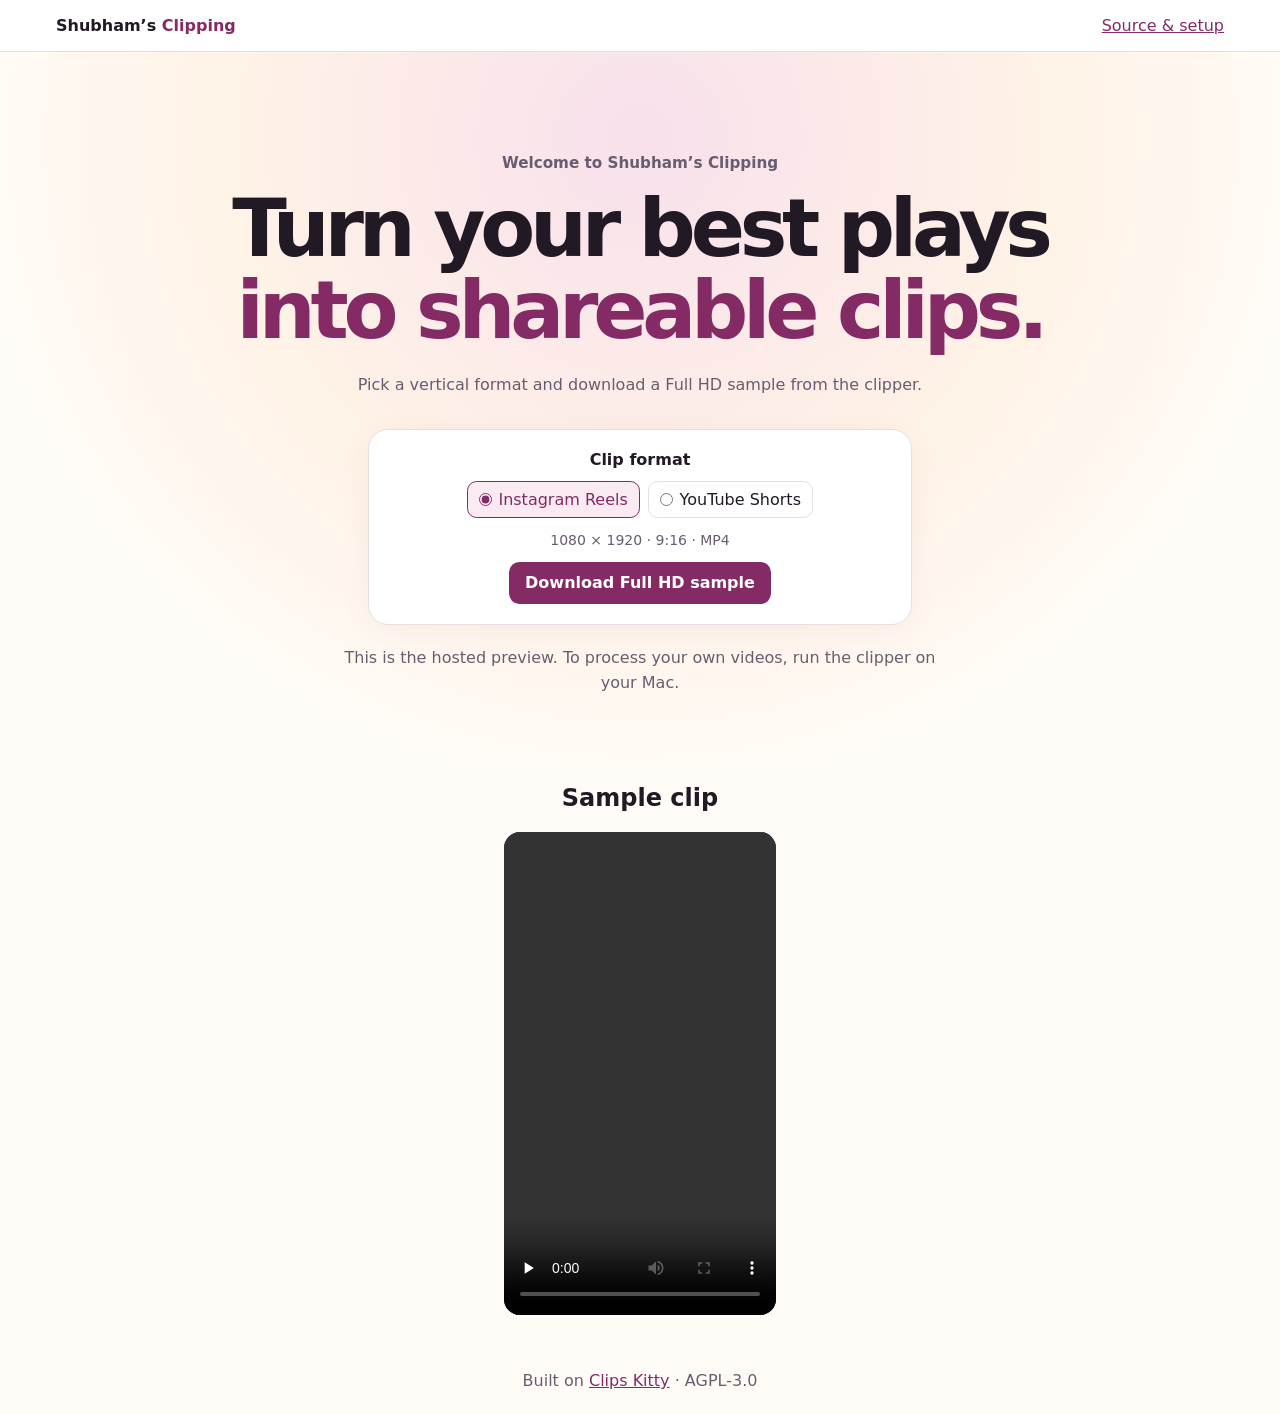
==== docs/preview/index.html @ fe394c37 "Simplify clip formats and add GitHub Pages preview" ====
<!doctype html>
<html lang="en">
<head>
  <meta charset="utf-8">
  <meta name="viewport" content="width=device-width,initial-scale=1">
  <meta name="description" content="Preview Shubham’s Clipping and download a Full HD sample.">
  <title>Shubham’s Clipping</title>
  <link rel="stylesheet" href="style.css">
  <script defer src="preview.js"></script>
</head>
<body>
  <header class="bar">
    <a class="brand" href="./">Shubham’s <strong>Clipping</strong></a>
    <a href="https://github.com/Shubhiii92/shubhams-clipping">Source &amp; setup</a>
  </header>
  <main>
    <section class="hero" aria-labelledby="title">
      <p class="welcome">Welcome to Shubham’s Clipping</p>
      <h1 id="title">Turn your best plays<br><em>into shareable clips.</em></h1>
      <p class="intro">Pick a vertical format and download a Full HD sample from the clipper.</p>
      <div class="picker">
        <fieldset>
          <legend>Clip format</legend>
          <div class="formats">
            <label><input type="radio" name="format" value="instagram-reel" checked> Instagram Reels</label>
            <label><input type="radio" name="format" value="youtube-short"> YouTube Shorts</label>
          </div>
        </fieldset>
        <p id="specs">1080 × 1920 · 9:16 · MP4</p>
        <a class="primary" id="download" href="sample.mp4" download="shubhams-clipping-instagram-reel.mp4">Download Full HD sample</a>
      </div>
      <p class="note">This is the hosted preview. To process your own videos, run the clipper on your Mac.</p>
    </section>
    <section class="sample" aria-labelledby="sample-title">
      <h2 id="sample-title">Sample clip</h2>
      <video src="sample.mp4" controls playsinline preload="none" aria-label="Sample clip with burned-in captions"></video>
    </section>
  </main>
  <footer>Built on <a href="https://github.com/ColinGPT9/clips-studio">Clips Kitty</a> · AGPL-3.0</footer>
</body>
</html>
---- docs/preview/style.css ----
:root {
  color-scheme: light;
  font-family: system-ui, sans-serif;
  color: #211a25;
  background: #fffcf8;
  --plum: #842a65;
  --muted: #685d70;
  --line: #e8dde1;
}
* { box-sizing: border-box; }
body { margin: 0; }
a { color: var(--plum); }
a:focus-visible, label:focus-within { outline: 2px solid var(--plum); outline-offset: 3px; }
.bar {
  display: flex;
  justify-content: space-between;
  align-items: center;
  gap: 1rem;
  padding: 1rem clamp(1rem, 5vw, 3.5rem);
  background: white;
  border-bottom: 1px solid var(--line);
}
.brand { font-weight: 750; color: inherit; text-decoration: none; }
.brand strong { color: var(--plum); }
.hero {
  padding: clamp(3rem, 8vw, 7rem) 1rem 3rem;
  text-align: center;
  background: radial-gradient(ellipse at 50% 12%, #f8e0ec, #fff2e6 45%, #fffcf8 76%);
}
.welcome { font-size: .95rem; font-weight: 650; color: var(--muted); margin: 0 0 1rem; }
h1 { font-size: clamp(2.35rem, 7vw, 5rem); letter-spacing: -.065em; line-height: 1.02; margin: 0; }
h1 em { color: var(--plum); font-style: normal; }
.intro, .note { color: var(--muted); max-width: 38rem; margin: 1.25rem auto; line-height: 1.6; }
.picker {
  width: min(100%, 34rem);
  margin: 2rem auto 0;
  padding: 1.25rem;
  background: white;
  border: 1px solid var(--line);
  border-radius: 1.25rem;
  box-shadow: 0 8px 32px #5620400d;
}
fieldset { border: 0; margin: 0; padding: 0; }
legend { margin-inline: auto; margin-bottom: .75rem; font-weight: 650; }
.formats { display: flex; justify-content: center; flex-wrap: wrap; gap: .5rem; }
.formats label {
  display: flex;
  align-items: center;
  gap: .4rem;
  padding: .5rem .7rem;
  border: 1px solid var(--line);
  border-radius: .6rem;
  cursor: pointer;
}
.formats label:has(:checked) { color: var(--plum); background: #faeaf2; border-color: var(--plum); }
input { accent-color: var(--plum); margin: 0; }
#specs { color: var(--muted); font-size: .875rem; }
.primary {
  display: inline-block;
  padding: .7rem 1rem;
  border-radius: .65rem;
  background: var(--plum);
  color: white;
  font-weight: 650;
  text-decoration: none;
}
.primary:hover { background: #6f2054; }
.sample { text-align: center; padding: 0 1rem 2rem; }
video { width: min(100%, 17rem); aspect-ratio: 9 / 16; display: block; margin: auto; border-radius: 1rem; background: #31445a; }
footer { text-align: center; padding: 1.5rem 1rem; color: var(--muted); }
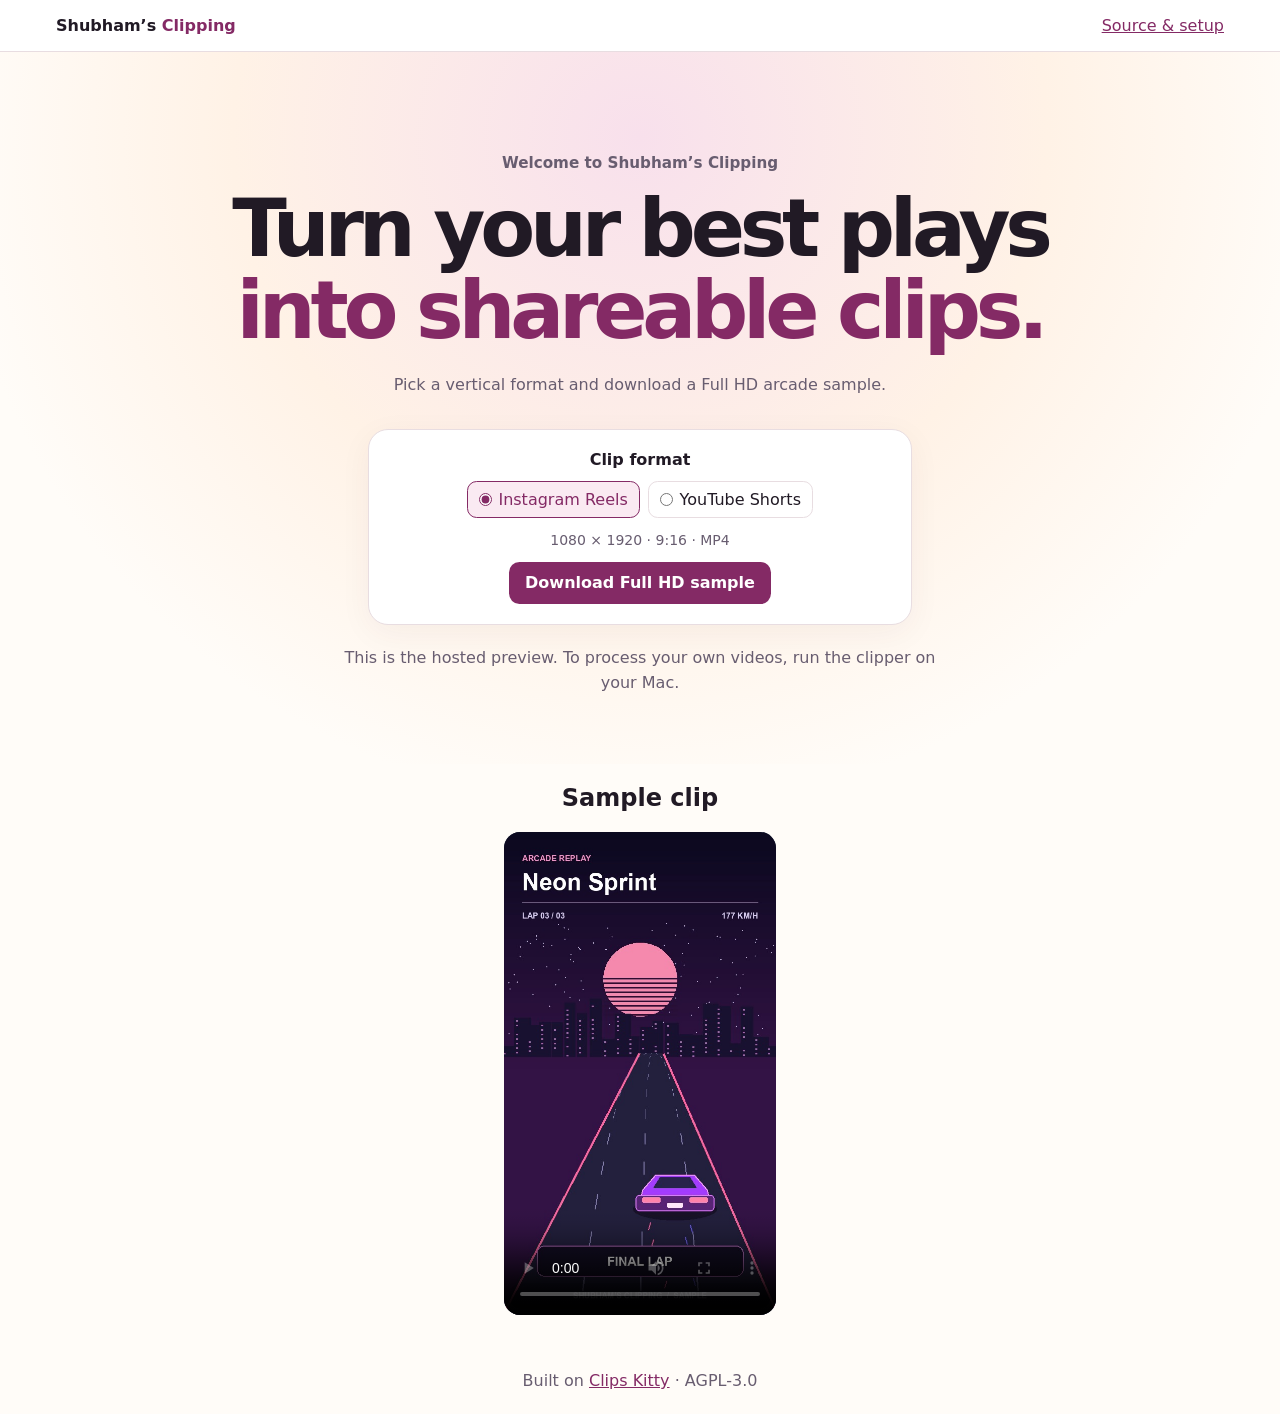
==== commit b506f59b: "Show an animated arcade sample on the hosted preview" ====
--- a/docs/preview/index.html
+++ b/docs/preview/index.html
@@ -17,7 +17,7 @@
     <section class="hero" aria-labelledby="title">
       <p class="welcome">Welcome to Shubham’s Clipping</p>
       <h1 id="title">Turn your best plays<br><em>into shareable clips.</em></h1>
-      <p class="intro">Pick a vertical format and download a Full HD sample from the clipper.</p>
+      <p class="intro">Pick a vertical format and download a Full HD arcade sample.</p>
       <div class="picker">
         <fieldset>
           <legend>Clip format</legend>
@@ -27,13 +27,13 @@
           </div>
         </fieldset>
         <p id="specs">1080 × 1920 · 9:16 · MP4</p>
-        <a class="primary" id="download" href="sample.mp4" download="shubhams-clipping-instagram-reel.mp4">Download Full HD sample</a>
+        <a class="primary" id="download" href="sample.mp4?v=2" download="shubhams-clipping-instagram-reel.mp4">Download Full HD sample</a>
       </div>
       <p class="note">This is the hosted preview. To process your own videos, run the clipper on your Mac.</p>
     </section>
     <section class="sample" aria-labelledby="sample-title">
       <h2 id="sample-title">Sample clip</h2>
-      <video src="sample.mp4" controls playsinline preload="none" aria-label="Sample clip with burned-in captions"></video>
+      <video src="sample.mp4?v=2" poster="sample-poster.jpg" controls playsinline preload="metadata" aria-label="Neon Sprint arcade sample"></video>
     </section>
   </main>
   <footer>Built on <a href="https://github.com/ColinGPT9/clips-studio">Clips Kitty</a> · AGPL-3.0</footer>
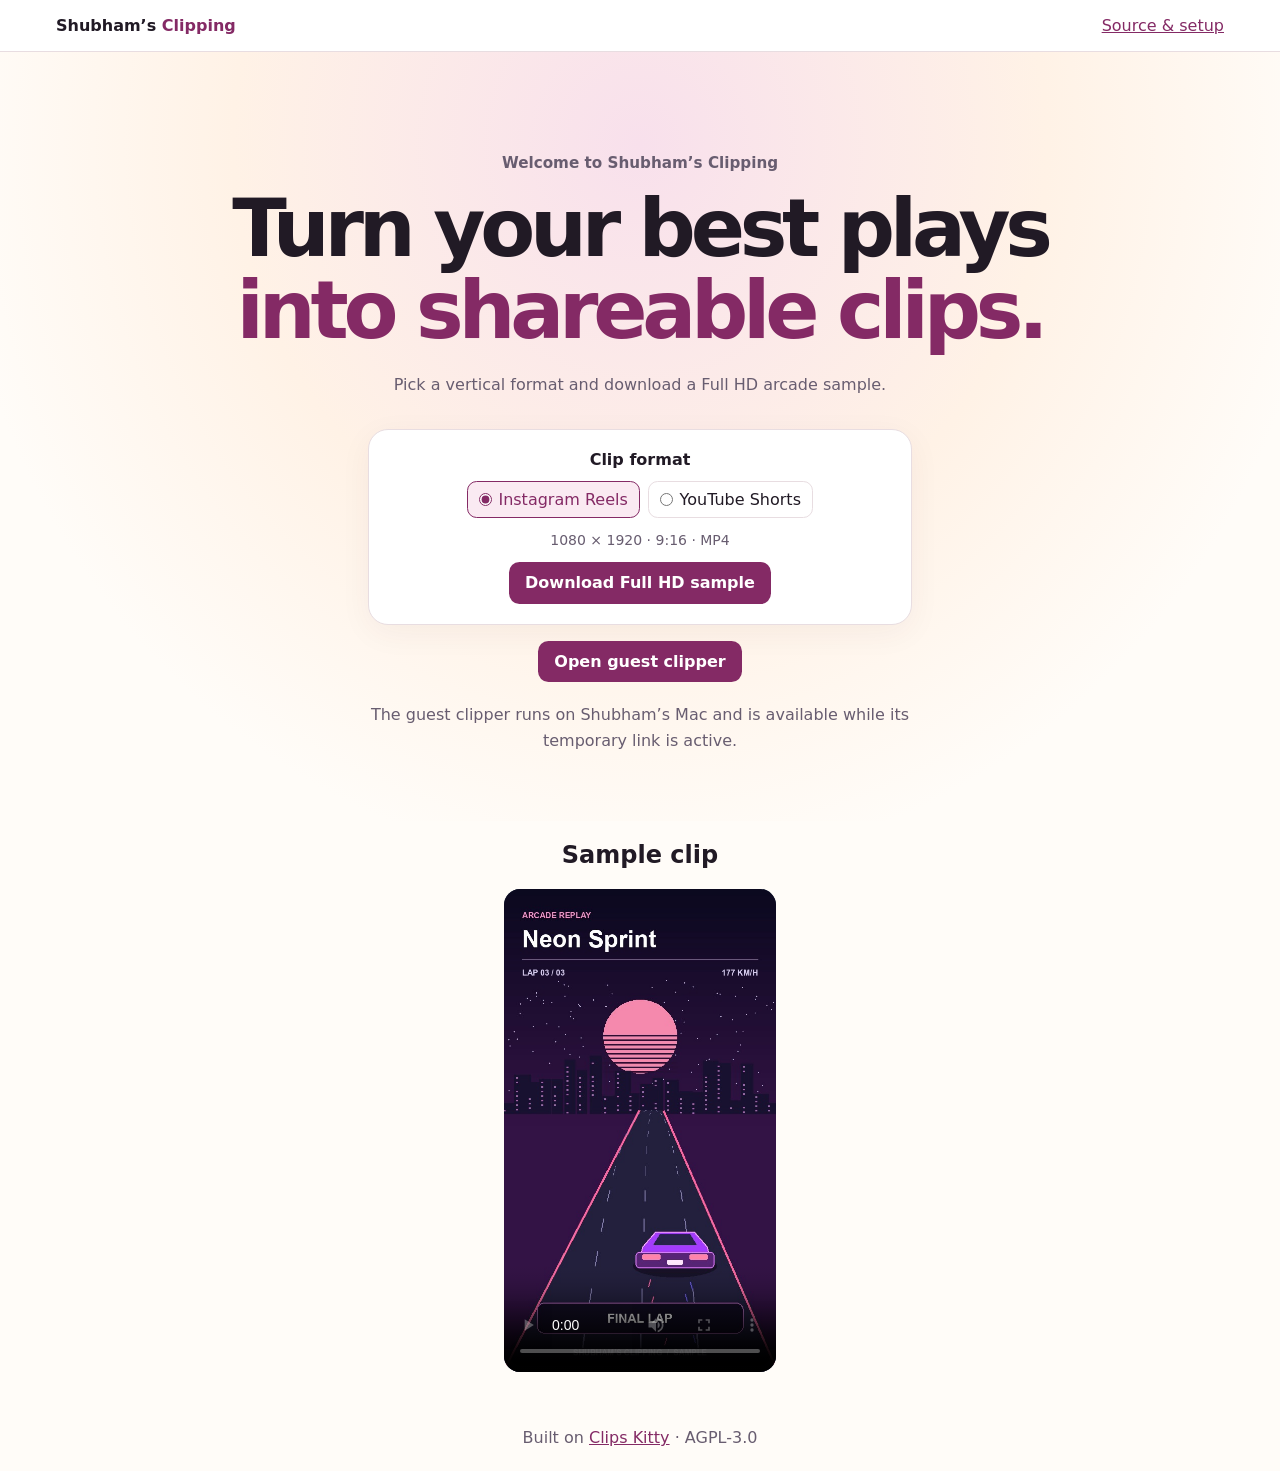
==== commit 89f829c5: "Add remote guest clipping and Full HD downloads" ====
--- a/docs/preview/index.html
+++ b/docs/preview/index.html
@@ -29,7 +29,8 @@
         <p id="specs">1080 × 1920 · 9:16 · MP4</p>
         <a class="primary" id="download" href="sample.mp4?v=2" download="shubhams-clipping-instagram-reel.mp4">Download Full HD sample</a>
       </div>
-      <p class="note">This is the hosted preview. To process your own videos, run the clipper on your Mac.</p>
+      <p><a class="primary" href="https://depends-cache-intro-vault.trycloudflare.com">Open guest clipper</a></p>
+      <p class="note">The guest clipper runs on Shubham’s Mac and is available while its temporary link is active.</p>
     </section>
     <section class="sample" aria-labelledby="sample-title">
       <h2 id="sample-title">Sample clip</h2>
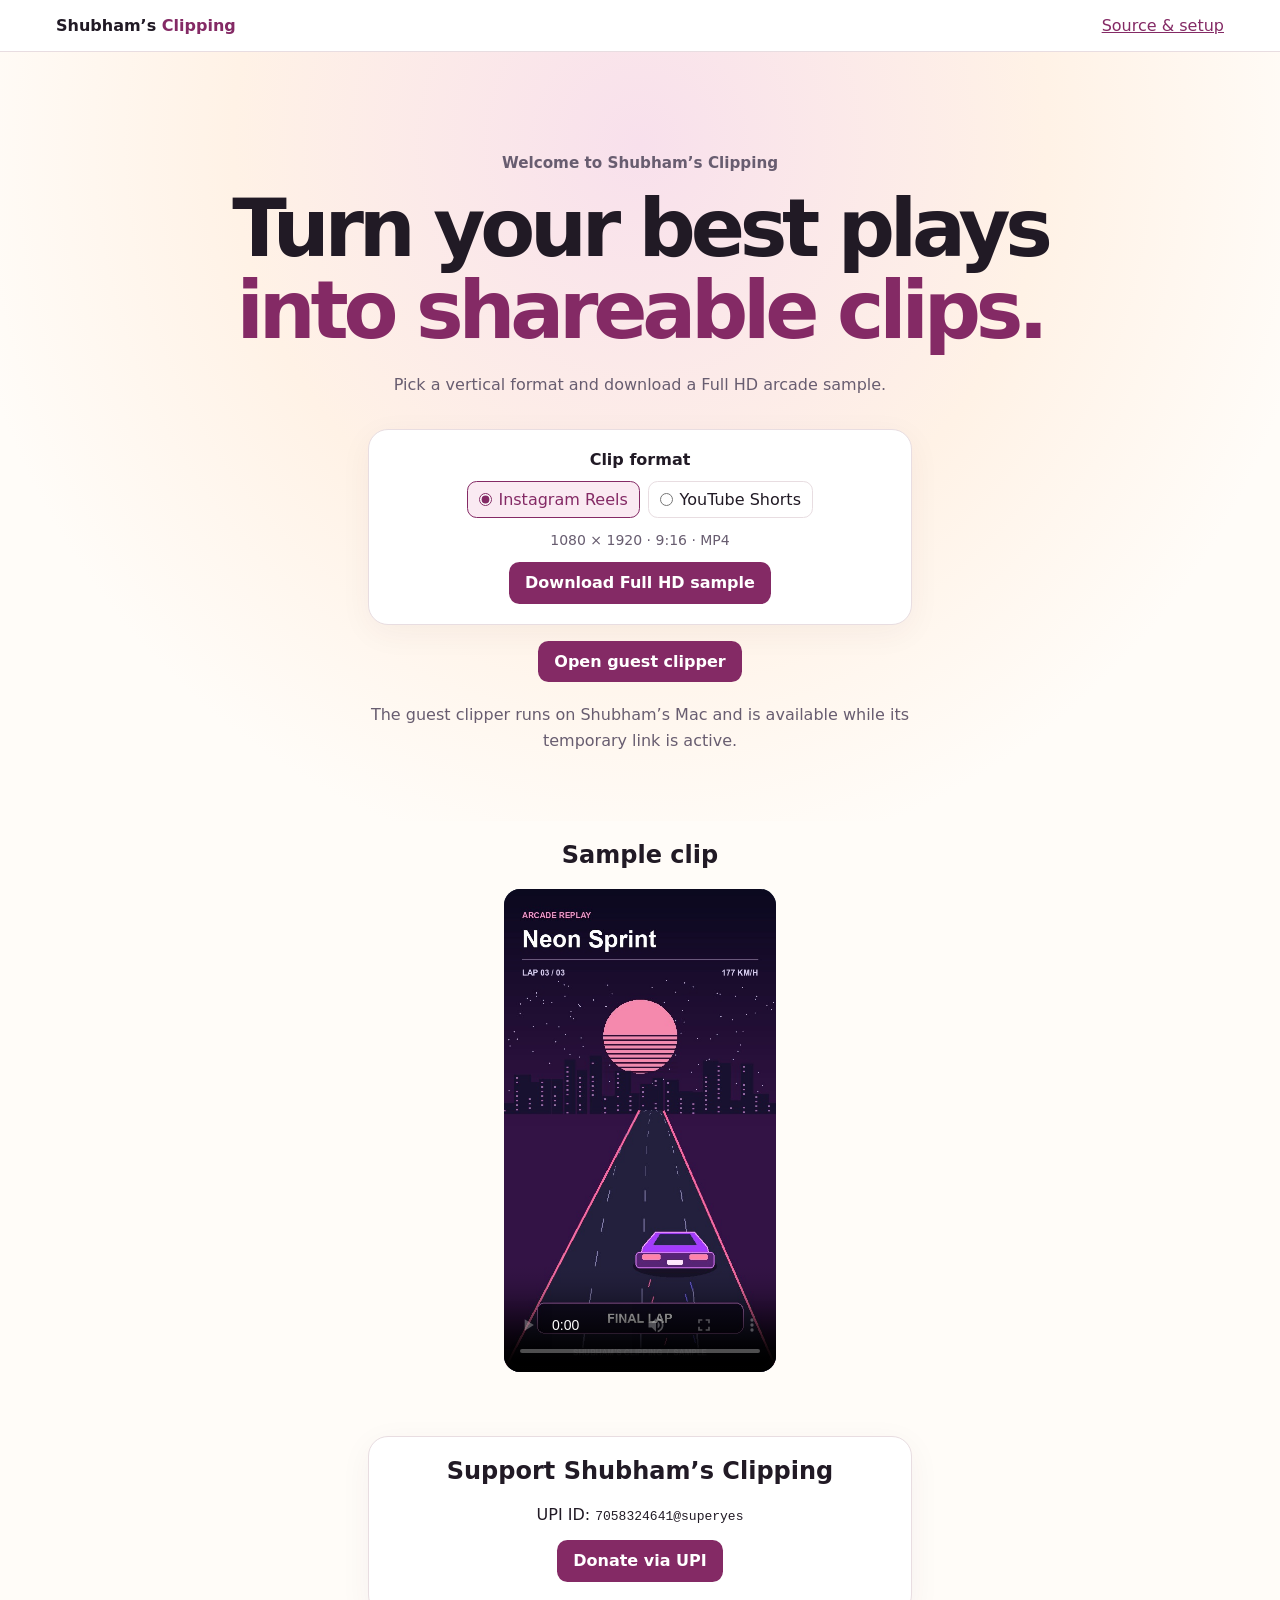
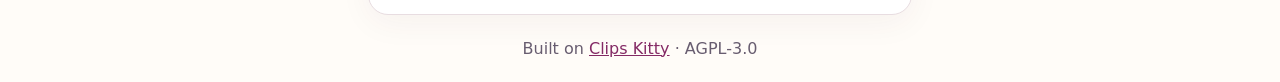
==== commit 47a83295: "Add Shubham’s UPI donation option" ====
--- a/docs/preview/index.html
+++ b/docs/preview/index.html
@@ -37,6 +37,11 @@
       <video src="sample.mp4?v=2" poster="sample-poster.jpg" controls playsinline preload="metadata" aria-label="Neon Sprint arcade sample"></video>
     </section>
   </main>
+  <section class="picker sample" aria-labelledby="donation-title">
+    <h2 id="donation-title">Support Shubham’s Clipping</h2>
+    <p>UPI ID: <code>7058324641@superyes</code></p>
+    <a class="primary" href="upi://pay?pa=7058324641%40superyes&amp;pn=Shubham%20Patel&amp;cu=INR">Donate via UPI</a>
+  </section>
   <footer>Built on <a href="https://github.com/ColinGPT9/clips-studio">Clips Kitty</a> · AGPL-3.0</footer>
 </body>
 </html>
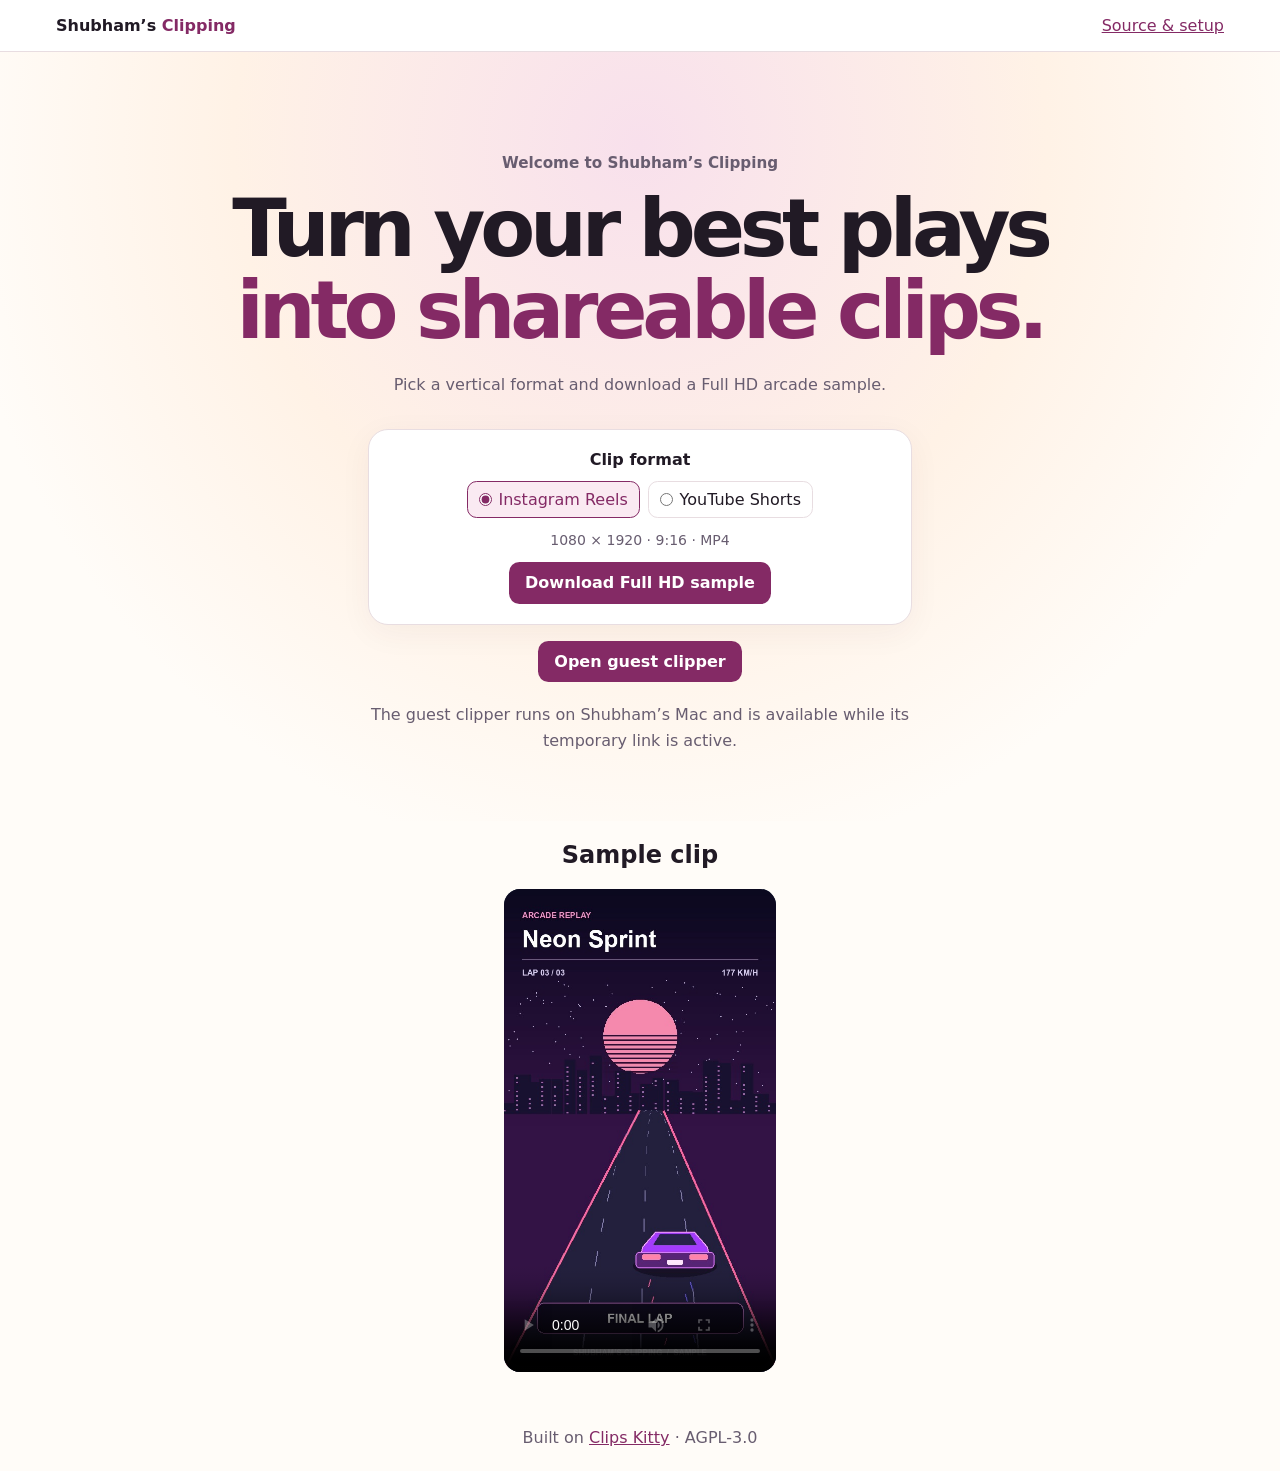
==== commit 9cd65dd5: "Keep the UPI donation details in local app configuration" ====
--- a/docs/preview/index.html
+++ b/docs/preview/index.html
@@ -37,11 +37,6 @@
       <video src="sample.mp4?v=2" poster="sample-poster.jpg" controls playsinline preload="metadata" aria-label="Neon Sprint arcade sample"></video>
     </section>
   </main>
-  <section class="picker sample" aria-labelledby="donation-title">
-    <h2 id="donation-title">Support Shubham’s Clipping</h2>
-    <p>UPI ID: <code>7058324641@superyes</code></p>
-    <a class="primary" href="upi://pay?pa=7058324641%40superyes&amp;pn=Shubham%20Patel&amp;cu=INR">Donate via UPI</a>
-  </section>
   <footer>Built on <a href="https://github.com/ColinGPT9/clips-studio">Clips Kitty</a> · AGPL-3.0</footer>
 </body>
 </html>
